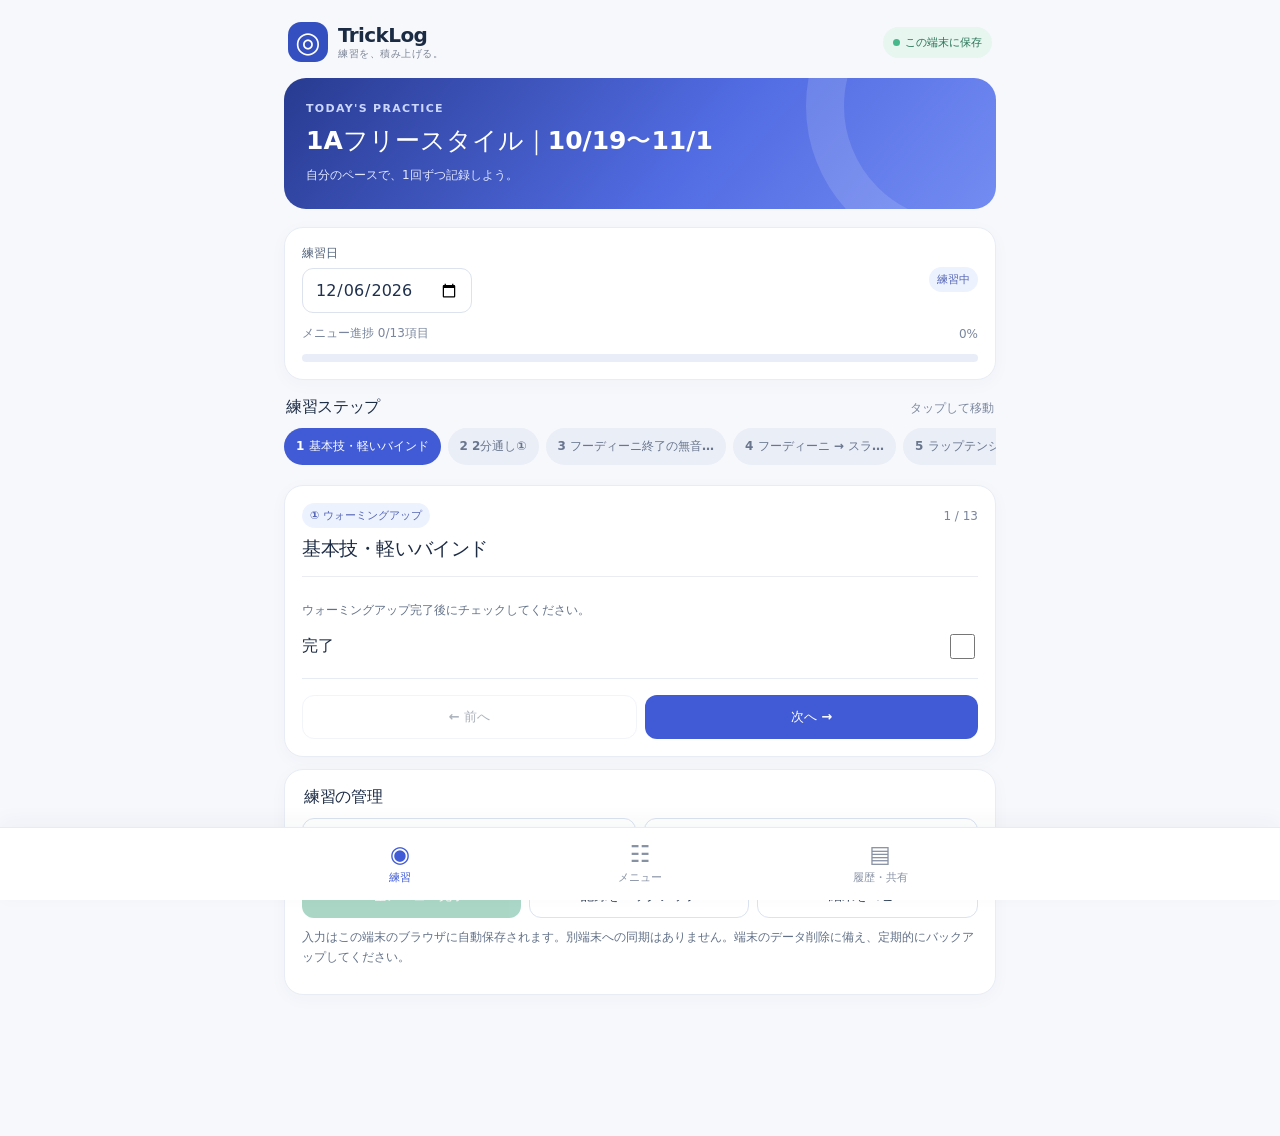
==== index.html @ e8bdf275 "Add TrickLog PWA v1" ====
<!doctype html>
<html lang="ja">
<head>
  <meta charset="utf-8" />
  <meta name="viewport" content="width=device-width, initial-scale=1, viewport-fit=cover" />
  <meta name="theme-color" content="#f7f8fc" />
  <meta name="apple-mobile-web-app-capable" content="yes" />
  <meta name="apple-mobile-web-app-status-bar-style" content="default" />
  <meta name="apple-mobile-web-app-title" content="TrickLog" />
  <meta name="description" content="回数制の練習メニュー作成と成功率の記録ができるオフライン対応アプリ" />
  <link rel="manifest" href="./manifest.webmanifest" />
  <link rel="apple-touch-icon" href="./icons/icon-192.png" />
  <link rel="icon" href="./icons/icon-192.png" />
  <link rel="stylesheet" href="./styles.css" />
  <title>TrickLog | 練習ログ</title>
</head>
<body>
  <div class="shell">
    <header class="topbar">
      <div class="brand"><span class="brand-mark">◎</span><div><strong>TrickLog</strong><small>練習を、積み上げる。</small></div></div>
      <div class="local-pill"><span class="local-dot"></span>この端末に保存</div>
    </header>
    <main id="app" aria-live="polite"></main>
    <nav class="bottomnav" aria-label="メインメニュー">
      <button type="button" data-nav="practice" class="nav-btn"><span class="nav-icon">◉</span><span>練習</span></button>
      <button type="button" data-nav="menu" class="nav-btn"><span class="nav-icon">☷</span><span>メニュー</span></button>
      <button type="button" data-nav="history" class="nav-btn"><span class="nav-icon">▤</span><span>履歴・共有</span></button>
    </nav>
  </div>
  <div id="toast" role="status" aria-live="polite"></div>
  <div id="modal-root"></div>
  <script src="./app.js" defer></script>
</body>
</html>
---- styles.css ----
:root{font-family:Inter,"Hiragino Kaku Gothic ProN","Yu Gothic",system-ui,-apple-system,sans-serif;color:#1c2b44;background:#f7f8fc;font-synthesis:none;-webkit-tap-highlight-color:transparent}*{box-sizing:border-box}body{margin:0}button,input,select,textarea{font:inherit}button{cursor:pointer}button:disabled{opacity:.38;cursor:not-allowed}.shell{max-width:760px;margin:0 auto;min-height:100vh;padding-bottom:105px}.topbar{display:flex;align-items:center;justify-content:space-between;padding:22px 20px 16px;gap:10px}.brand{display:flex;align-items:center;gap:10px}.brand-mark{display:grid;place-items:center;background:#344fbf;color:#fff;border-radius:13px;width:40px;height:40px;font-size:29px;font-weight:bold}.brand strong{font-size:20px;letter-spacing:-.6px;display:block}.brand small{display:block;font-size:10px;color:#7b8496;font-weight:700;letter-spacing:.05em}.local-pill{font-size:11px;border-radius:24px;padding:8px 10px;background:#e7f6ef;color:#267357;font-weight:700;white-space:nowrap}.local-dot{display:inline-block;width:7px;height:7px;background:#46b88c;border-radius:50%;margin-right:5px}.page{padding:0 17px 24px}.hero{background:linear-gradient(130deg,#283b91,#526ce3 58%,#738cf2);color:white;padding:24px 22px;border-radius:22px;position:relative;overflow:hidden;margin-bottom:18px}.hero:after{content:"";position:absolute;width:230px;height:230px;border:38px solid #fff2;border-radius:50%;top:-125px;right:-116px}.hero .eyebrow{font-size:11px;font-weight:800;letter-spacing:.12em;color:#cbd7ff}.hero h1{font-size:25px;margin:8px 0 7px;line-height:1.4;position:relative;z-index:1}.hero p{margin:0;color:#e2e8ff;font-size:12px;line-height:1.7;position:relative;z-index:1}.sectionbar{display:flex;align-items:baseline;justify-content:space-between;gap:8px;margin:17px 2px 10px}.sectionbar h2{font-size:16px;margin:0;letter-spacing:-.02em}.muted{color:#7a869e;font-size:12px}.card{background:#fff;border:1px solid #e8edf5;border-radius:19px;padding:17px;box-shadow:0 4px 18px #22335b08;margin-bottom:12px}.card.soft{background:#f0f3fb;box-shadow:none}.field{margin-bottom:14px}.field>label{font-size:12px;font-weight:800;display:block;margin-bottom:6px;color:#50617a}.field input,.field select,.field textarea,select.input,input.input,textarea.input{display:block;width:100%;border:1px solid #dce3ee;border-radius:11px;padding:11px 12px;background:#fff;min-height:43px;color:#20314d;outline:none}.field input:focus,.field textarea:focus,.field select:focus{border-color:#566fe6;box-shadow:0 0 0 3px #566fe623}.field textarea{min-height:72px;resize:vertical}.btn{border:0;border-radius:12px;padding:12px 14px;font-size:13px;font-weight:800;background:#eef1f8;color:#26364f;transition:transform .1s}.btn:active,.nav-btn:active{transform:scale(.985)}.btn.primary{color:white;background:#405bd5}.btn.green{color:white;background:#21956c}.btn.red{color:white;background:#d9505e}.btn.line{border:1px solid #dbe3f0;background:#fff}.btn.plain{background:transparent;color:#5063b6}.btn.small{padding:8px 10px;font-size:12px;border-radius:9px}.btn.wide{width:100%}.btnrow{display:flex;flex-wrap:wrap;gap:8px}.btnrow .fill{flex:1}.statgrid{display:grid;grid-template-columns:repeat(3,1fr);gap:9px}.stat{background:#f3f5fa;padding:12px 8px;border-radius:12px;text-align:center}.stat b{font-size:23px;display:block;letter-spacing:-1px}.stat small{display:block;font-size:10px;color:#728099;margin-top:3px}.progress{height:8px;border-radius:20px;background:#e8edf7;overflow:hidden}.progress div{height:100%;background:#5368e0;border-radius:20px;transition:width .2s}.pill{font-size:11px;font-weight:800;background:#edf2ff;color:#5364b5;padding:5px 8px;border-radius:20px;display:inline-block}.pill.done{background:#e5f6ed;color:#248160}.pill.warn{background:#fff3df;color:#9a681d}.pill.neutral{background:#f2f3f5;color:#777e8c}.step-head{display:flex;align-items:center;justify-content:space-between;gap:12px}.step-title{font-size:19px;margin:7px 0 5px;line-height:1.4;letter-spacing:-.4px}.step-meta{font-size:12px;color:#7b879b;line-height:1.5}.step-nav{display:flex;gap:7px;overflow-x:auto;scrollbar-width:thin;margin:10px 0 14px;padding-bottom:6px}.step-chip{white-space:nowrap;background:#eaeef7;border:1px solid transparent;border-radius:20px;padding:9px 11px;font-size:12px;font-weight:800;color:#69768e}.step-chip.active{background:#405bd5;color:white}.step-chip.complete{border-color:#9bdcc5;color:#277d60;background:#eef9f4}.bigactions{display:grid;grid-template-columns:1fr 1fr;gap:10px;margin:14px 0}.bigactions button{padding:21px 4px;font-size:17px;border-radius:14px}.row{display:flex;align-items:center;justify-content:space-between;gap:10px}.row-top{align-items:flex-start}.note{font-size:12px;color:#627188;line-height:1.65;margin:10px 0}.subsection{padding-top:14px;border-top:1px solid #e9edf3;margin-top:14px}.subsection h3{font-size:14px;margin:0 0 10px}.rating-group{display:flex;gap:6px}.rating-group button{flex:1;border:1px solid #dde4ef;color:#5b6b84;background:#fff;border-radius:9px;padding:11px 4px;font-size:12px;font-weight:800;min-width:0}.rating-group button.selected{background:#e9efff;border-color:#6480e4;color:#3153c0}.rating-group button.selected.bad{background:#fff1f1;border-color:#e17981;color:#c04757}.rating-group button.selected.mid{background:#fff7e7;border-color:#d8a54d;color:#9b6b26}.skillrow{border-bottom:1px solid #f0f2f7;padding:11px 0}.skillrow:last-child{border:0}.skillrow .skillname{font-size:13px;font-weight:750;line-height:1.55;margin-bottom:7px}.parttag{font-size:10px;color:#7685a1;background:#eff2f8;border-radius:6px;padding:3px 6px;display:inline-block;margin-right:6px}.inline-label{font-size:12px;font-weight:750;color:#53617a;margin-bottom:8px}.trial-summary{background:#f0f5ff;border:1px solid #dfe8ff;padding:14px;border-radius:12px}.trial-history{display:flex;gap:6px;flex-wrap:wrap;margin-top:10px}.trial-dot{font-size:11px;font-weight:800;min-width:30px;padding:7px 5px;text-align:center;background:#e8edf6;border-radius:8px;color:#596982}.trial-dot.ok{background:#e0f5ea;color:#228362}.trial-dot.ng{background:#fce8ea;color:#bd4a59}.optionrow{display:flex;gap:6px;flex-wrap:wrap}.optionrow label{flex:1;min-width:58px}.optionrow input{position:absolute;opacity:0;width:1px;height:1px;pointer-events:none}.optionrow span{display:block;text-align:center;border:1px solid #e0e6f0;border-radius:9px;padding:9px 4px;font-size:12px;font-weight:750}.optionrow input:checked+span{background:#ecf0ff;border-color:#6078e5;color:#3855c5}.edititem{border:1px solid #e4eaf4;padding:14px;border-radius:14px;margin-bottom:10px;background:#fff}.edititem h3{font-size:14px;margin:0 0 8px}.mini{font-size:11px;color:#7b8698;line-height:1.6}.historyentry{border:1px solid #e6eaf3;border-radius:14px;padding:13px;margin-bottom:9px;background:white}.historyentry h3{font-size:14px;margin:0 0 4px}.bottomnav{position:fixed;bottom:0;left:0;right:0;display:flex;justify-content:center;gap:0;background:#fff;border-top:1px solid #e7ebf2;box-shadow:0 -6px 20px #22335b0a;padding:8px max(10px,env(safe-area-inset-right)) calc(9px + env(safe-area-inset-bottom));z-index:20}.nav-btn{background:transparent;border:0;flex:1;max-width:240px;display:flex;flex-direction:column;align-items:center;gap:4px;padding:6px;color:#8791a4;font-size:11px;font-weight:800}.nav-btn.active{color:#405bd5}.nav-icon{font-size:23px;line-height:24px}.alert{background:#fff7e8;border-radius:12px;padding:12px;color:#87601d;font-size:12px;line-height:1.65}.okbox{background:#e9f8f0;border-radius:12px;padding:12px;color:#267d5e;font-size:12px;line-height:1.65}#toast{position:fixed;bottom:90px;left:50%;transform:translateX(-50%) translateY(10px);background:#253450;color:white;opacity:0;pointer-events:none;border-radius:11px;padding:11px 18px;z-index:40;font-size:12px;max-width:90vw;text-align:center;transition:.2s}#toast.show{opacity:1;transform:translateX(-50%) translateY(0)}#modal-root:not(:empty){position:fixed;inset:0;z-index:30;display:flex;align-items:center;justify-content:center;background:#10234288;padding:20px}.modal{width:min(100%,440px);background:white;padding:22px;border-radius:20px;max-height:86vh;overflow:auto}.modal h2{margin:0 0 8px;font-size:19px}.modal p{font-size:13px;line-height:1.7;color:#5b6a81}.divider{height:1px;background:#e7ecf4;margin:16px 0}.empty{text-align:center;padding:45px 17px;color:#6f7d94}.empty strong{display:block;font-size:17px;color:#283950;margin-bottom:8px}.empty .glyph{display:block;font-size:38px;margin-bottom:14px}.group-label{font-size:12px;font-weight:800;color:#4966bf;margin:15px 0 6px}.file-input{display:none}.tiny-badge{border-radius:5px;background:#e9edf7;color:#6b7a92;padding:3px 5px;font-size:10px}.top-margin{margin-top:12px}@media(min-width:730px){.page{padding-left:24px;padding-right:24px}.topbar{padding-left:28px;padding-right:28px}}@media(max-width:360px){.local-pill{font-size:9px;padding:6px}.brand small{font-size:9px}.topbar{padding:14px 12px}.page{padding:0 10px}.card{padding:13px}.rating-group button{font-size:11px;padding:10px 2px}}
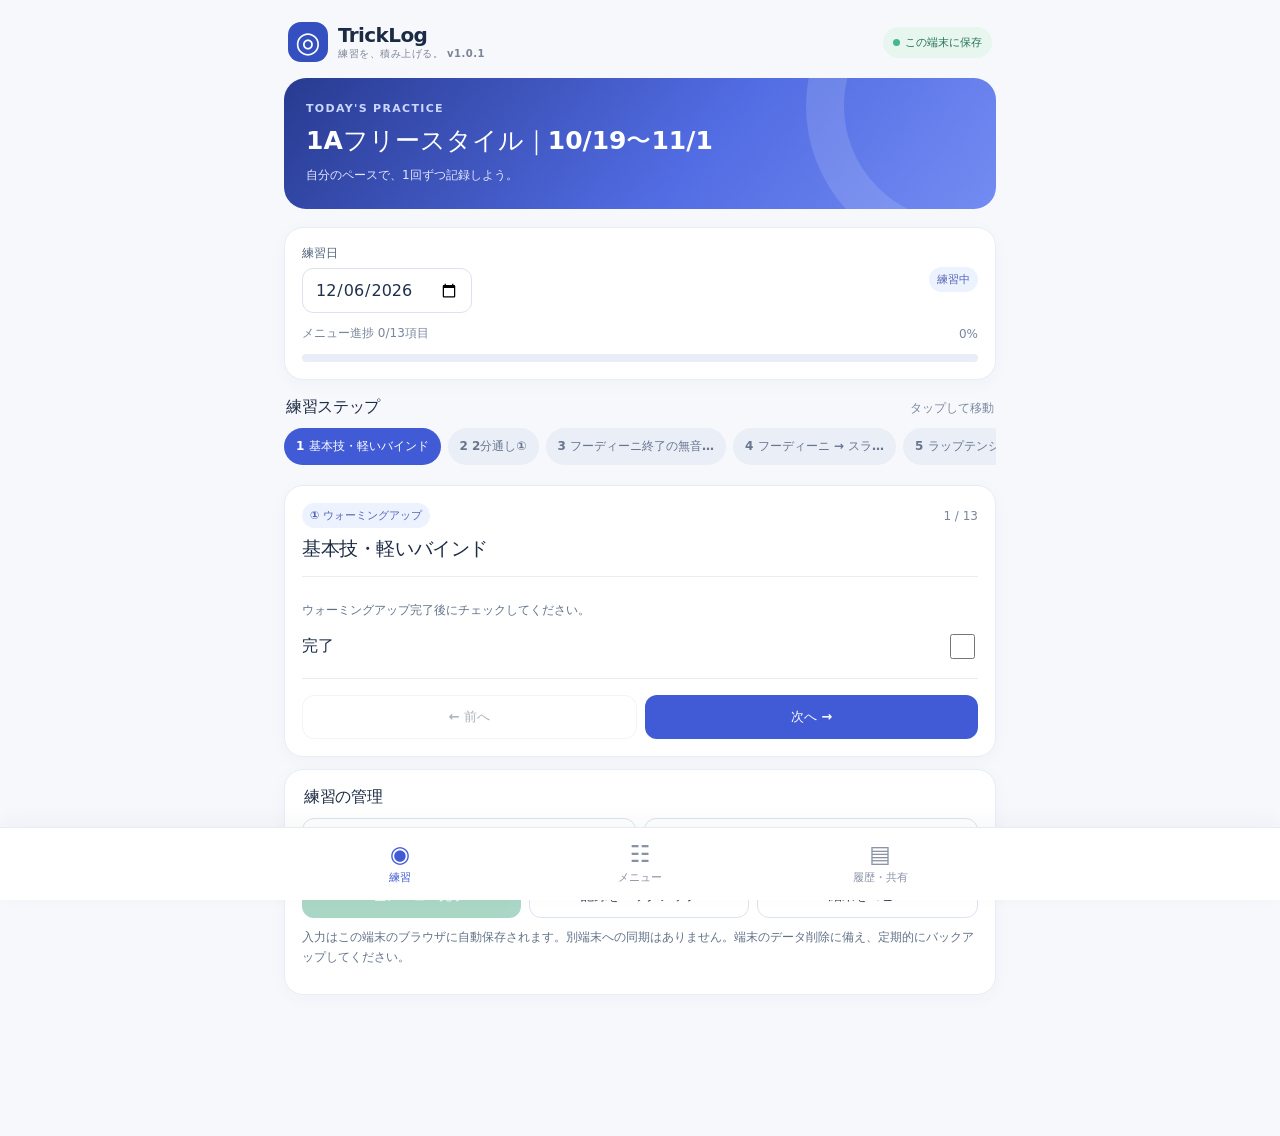
==== commit da7385da: "Update brand description to include version number" ====
--- a/index.html
+++ b/index.html
@@ -17,7 +17,7 @@
 <body>
   <div class="shell">
     <header class="topbar">
-      <div class="brand"><span class="brand-mark">◎</span><div><strong>TrickLog</strong><small>練習を、積み上げる。</small></div></div>
+      <div class="brand"><span class="brand-mark">◎</span><div><strong>TrickLog</strong><small>練習を、積み上げる。 v1.0.1</small></div></div>
       <div class="local-pill"><span class="local-dot"></span>この端末に保存</div>
     </header>
     <main id="app" aria-live="polite"></main>
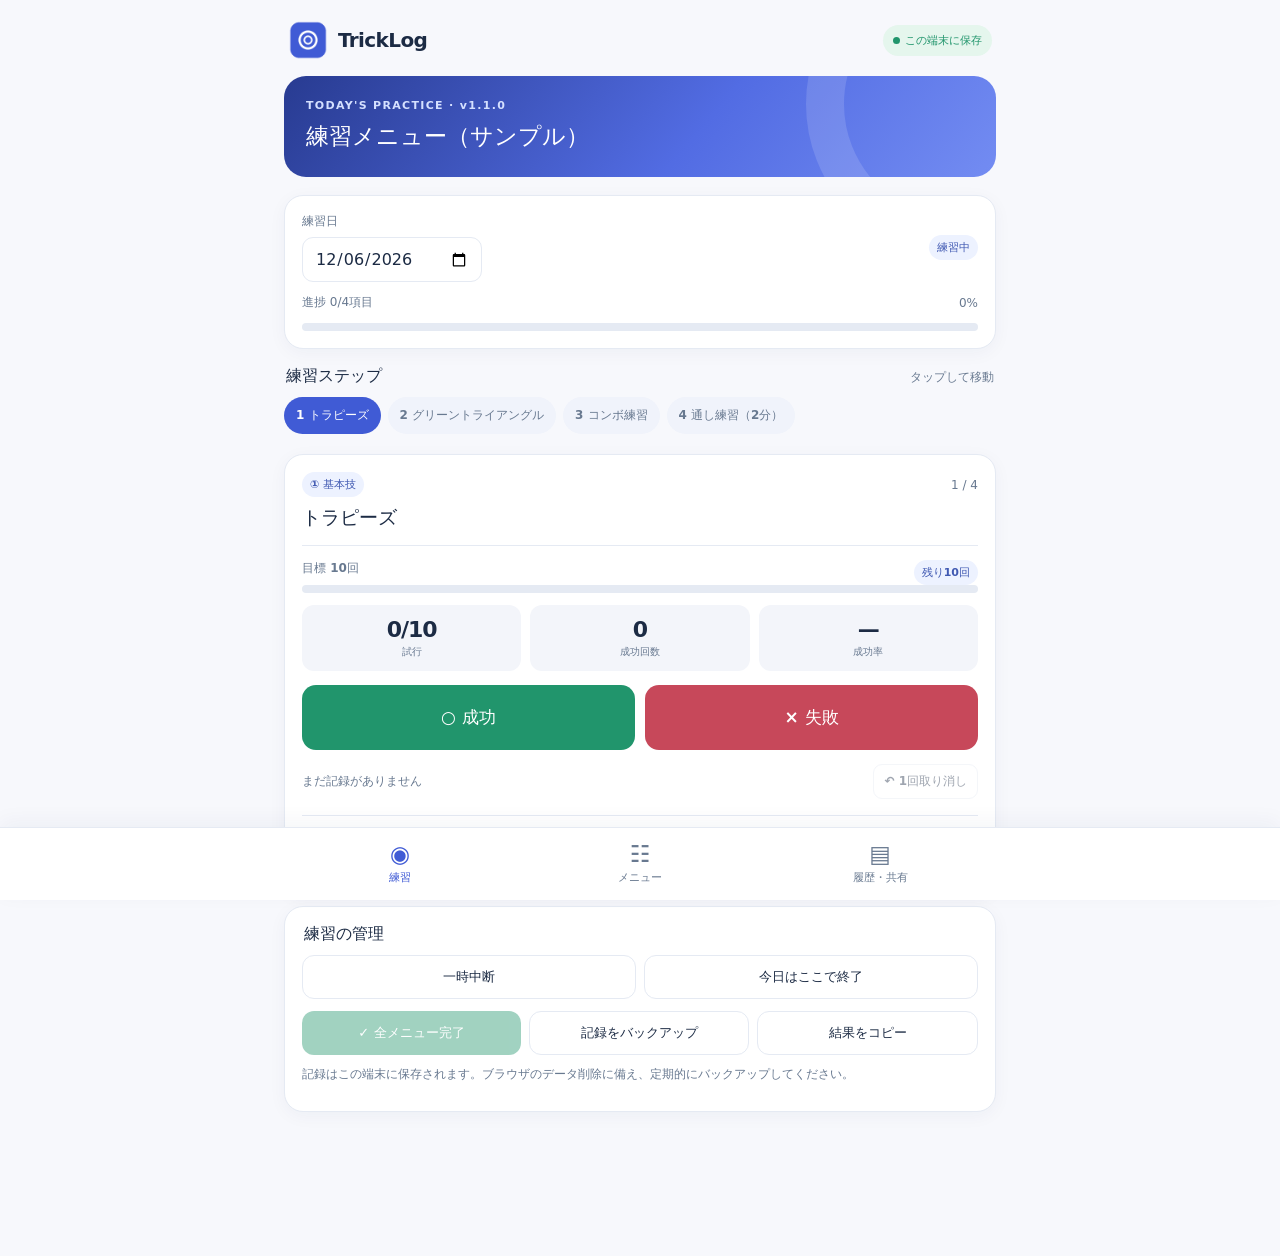
==== commit a31737cf: "TrickLog to v1.1.0" ====
--- a/index.html
+++ b/index.html
@@ -1,34 +1,26 @@
 <!doctype html>
-<html lang="ja">
-<head>
-  <meta charset="utf-8" />
-  <meta name="viewport" content="width=device-width, initial-scale=1, viewport-fit=cover" />
-  <meta name="theme-color" content="#f7f8fc" />
-  <meta name="apple-mobile-web-app-capable" content="yes" />
-  <meta name="apple-mobile-web-app-status-bar-style" content="default" />
-  <meta name="apple-mobile-web-app-title" content="TrickLog" />
-  <meta name="description" content="回数制の練習メニュー作成と成功率の記録ができるオフライン対応アプリ" />
-  <link rel="manifest" href="./manifest.webmanifest" />
-  <link rel="apple-touch-icon" href="./icons/icon-192.png" />
-  <link rel="icon" href="./icons/icon-192.png" />
-  <link rel="stylesheet" href="./styles.css" />
-  <title>TrickLog | 練習ログ</title>
-</head>
-<body>
-  <div class="shell">
-    <header class="topbar">
-      <div class="brand"><span class="brand-mark">◎</span><div><strong>TrickLog</strong><small>練習を、積み上げる。 v1.0.1</small></div></div>
-      <div class="local-pill"><span class="local-dot"></span>この端末に保存</div>
-    </header>
-    <main id="app" aria-live="polite"></main>
-    <nav class="bottomnav" aria-label="メインメニュー">
-      <button type="button" data-nav="practice" class="nav-btn"><span class="nav-icon">◉</span><span>練習</span></button>
-      <button type="button" data-nav="menu" class="nav-btn"><span class="nav-icon">☷</span><span>メニュー</span></button>
-      <button type="button" data-nav="history" class="nav-btn"><span class="nav-icon">▤</span><span>履歴・共有</span></button>
-    </nav>
-  </div>
-  <div id="toast" role="status" aria-live="polite"></div>
-  <div id="modal-root"></div>
-  <script src="./app.js" defer></script>
-</body>
-</html>
+<html lang="ja"><head>
+<meta charset="utf-8">
+<meta name="viewport" content="width=device-width, initial-scale=1, viewport-fit=cover">
+<meta name="theme-color" content="#f7f8fc">
+<meta name="apple-mobile-web-app-capable" content="yes">
+<meta name="apple-mobile-web-app-status-bar-style" content="default">
+<meta name="apple-mobile-web-app-title" content="TrickLog">
+<meta name="description" content="オフライン対応・自由な練習メニューと回数制練習記録">
+<link rel="manifest" href="./manifest.webmanifest">
+<link rel="icon" href="./icons/icon-192.png">
+<link rel="apple-touch-icon" href="./icons/icon-192.png">
+<link rel="stylesheet" href="./styles.css">
+<title>TrickLog | 練習ログ</title>
+</head><body>
+<div class="shell">
+<header class="topbar"><div class="brand"><img class="brand-mark" src="./icons/icon-192.png" alt=""><div><strong>TrickLog</strong></div></div><div class="local-pill"><span class="local-dot"></span>この端末に保存</div></header>
+<main id="app" aria-live="polite"></main>
+<nav class="bottomnav" aria-label="メインメニュー">
+<button type="button" data-nav="practice" class="nav-btn"><span class="nav-icon">◉</span><span>練習</span></button>
+<button type="button" data-nav="menu" class="nav-btn"><span class="nav-icon">☷</span><span>メニュー</span></button>
+<button type="button" data-nav="history" class="nav-btn"><span class="nav-icon">▤</span><span>履歴・共有</span></button>
+</nav></div>
+<div id="toast" role="status" aria-live="polite"></div><div id="modal-root"></div>
+<script src="./app.js" defer></script>
+</body></html>
--- a/styles.css
+++ b/styles.css
@@ -1 +1,12 @@
-:root{font-family:Inter,"Hiragino Kaku Gothic ProN","Yu Gothic",system-ui,-apple-system,sans-serif;color:#1c2b44;background:#f7f8fc;font-synthesis:none;-webkit-tap-highlight-color:transparent}*{box-sizing:border-box}body{margin:0}button,input,select,textarea{font:inherit}button{cursor:pointer}button:disabled{opacity:.38;cursor:not-allowed}.shell{max-width:760px;margin:0 auto;min-height:100vh;padding-bottom:105px}.topbar{display:flex;align-items:center;justify-content:space-between;padding:22px 20px 16px;gap:10px}.brand{display:flex;align-items:center;gap:10px}.brand-mark{display:grid;place-items:center;background:#344fbf;color:#fff;border-radius:13px;width:40px;height:40px;font-size:29px;font-weight:bold}.brand strong{font-size:20px;letter-spacing:-.6px;display:block}.brand small{display:block;font-size:10px;color:#7b8496;font-weight:700;letter-spacing:.05em}.local-pill{font-size:11px;border-radius:24px;padding:8px 10px;background:#e7f6ef;color:#267357;font-weight:700;white-space:nowrap}.local-dot{display:inline-block;width:7px;height:7px;background:#46b88c;border-radius:50%;margin-right:5px}.page{padding:0 17px 24px}.hero{background:linear-gradient(130deg,#283b91,#526ce3 58%,#738cf2);color:white;padding:24px 22px;border-radius:22px;position:relative;overflow:hidden;margin-bottom:18px}.hero:after{content:"";position:absolute;width:230px;height:230px;border:38px solid #fff2;border-radius:50%;top:-125px;right:-116px}.hero .eyebrow{font-size:11px;font-weight:800;letter-spacing:.12em;color:#cbd7ff}.hero h1{font-size:25px;margin:8px 0 7px;line-height:1.4;position:relative;z-index:1}.hero p{margin:0;color:#e2e8ff;font-size:12px;line-height:1.7;position:relative;z-index:1}.sectionbar{display:flex;align-items:baseline;justify-content:space-between;gap:8px;margin:17px 2px 10px}.sectionbar h2{font-size:16px;margin:0;letter-spacing:-.02em}.muted{color:#7a869e;font-size:12px}.card{background:#fff;border:1px solid #e8edf5;border-radius:19px;padding:17px;box-shadow:0 4px 18px #22335b08;margin-bottom:12px}.card.soft{background:#f0f3fb;box-shadow:none}.field{margin-bottom:14px}.field>label{font-size:12px;font-weight:800;display:block;margin-bottom:6px;color:#50617a}.field input,.field select,.field textarea,select.input,input.input,textarea.input{display:block;width:100%;border:1px solid #dce3ee;border-radius:11px;padding:11px 12px;background:#fff;min-height:43px;color:#20314d;outline:none}.field input:focus,.field textarea:focus,.field select:focus{border-color:#566fe6;box-shadow:0 0 0 3px #566fe623}.field textarea{min-height:72px;resize:vertical}.btn{border:0;border-radius:12px;padding:12px 14px;font-size:13px;font-weight:800;background:#eef1f8;color:#26364f;transition:transform .1s}.btn:active,.nav-btn:active{transform:scale(.985)}.btn.primary{color:white;background:#405bd5}.btn.green{color:white;background:#21956c}.btn.red{color:white;background:#d9505e}.btn.line{border:1px solid #dbe3f0;background:#fff}.btn.plain{background:transparent;color:#5063b6}.btn.small{padding:8px 10px;font-size:12px;border-radius:9px}.btn.wide{width:100%}.btnrow{display:flex;flex-wrap:wrap;gap:8px}.btnrow .fill{flex:1}.statgrid{display:grid;grid-template-columns:repeat(3,1fr);gap:9px}.stat{background:#f3f5fa;padding:12px 8px;border-radius:12px;text-align:center}.stat b{font-size:23px;display:block;letter-spacing:-1px}.stat small{display:block;font-size:10px;color:#728099;margin-top:3px}.progress{height:8px;border-radius:20px;background:#e8edf7;overflow:hidden}.progress div{height:100%;background:#5368e0;border-radius:20px;transition:width .2s}.pill{font-size:11px;font-weight:800;background:#edf2ff;color:#5364b5;padding:5px 8px;border-radius:20px;display:inline-block}.pill.done{background:#e5f6ed;color:#248160}.pill.warn{background:#fff3df;color:#9a681d}.pill.neutral{background:#f2f3f5;color:#777e8c}.step-head{display:flex;align-items:center;justify-content:space-between;gap:12px}.step-title{font-size:19px;margin:7px 0 5px;line-height:1.4;letter-spacing:-.4px}.step-meta{font-size:12px;color:#7b879b;line-height:1.5}.step-nav{display:flex;gap:7px;overflow-x:auto;scrollbar-width:thin;margin:10px 0 14px;padding-bottom:6px}.step-chip{white-space:nowrap;background:#eaeef7;border:1px solid transparent;border-radius:20px;padding:9px 11px;font-size:12px;font-weight:800;color:#69768e}.step-chip.active{background:#405bd5;color:white}.step-chip.complete{border-color:#9bdcc5;color:#277d60;background:#eef9f4}.bigactions{display:grid;grid-template-columns:1fr 1fr;gap:10px;margin:14px 0}.bigactions button{padding:21px 4px;font-size:17px;border-radius:14px}.row{display:flex;align-items:center;justify-content:space-between;gap:10px}.row-top{align-items:flex-start}.note{font-size:12px;color:#627188;line-height:1.65;margin:10px 0}.subsection{padding-top:14px;border-top:1px solid #e9edf3;margin-top:14px}.subsection h3{font-size:14px;margin:0 0 10px}.rating-group{display:flex;gap:6px}.rating-group button{flex:1;border:1px solid #dde4ef;color:#5b6b84;background:#fff;border-radius:9px;padding:11px 4px;font-size:12px;font-weight:800;min-width:0}.rating-group button.selected{background:#e9efff;border-color:#6480e4;color:#3153c0}.rating-group button.selected.bad{background:#fff1f1;border-color:#e17981;color:#c04757}.rating-group button.selected.mid{background:#fff7e7;border-color:#d8a54d;color:#9b6b26}.skillrow{border-bottom:1px solid #f0f2f7;padding:11px 0}.skillrow:last-child{border:0}.skillrow .skillname{font-size:13px;font-weight:750;line-height:1.55;margin-bottom:7px}.parttag{font-size:10px;color:#7685a1;background:#eff2f8;border-radius:6px;padding:3px 6px;display:inline-block;margin-right:6px}.inline-label{font-size:12px;font-weight:750;color:#53617a;margin-bottom:8px}.trial-summary{background:#f0f5ff;border:1px solid #dfe8ff;padding:14px;border-radius:12px}.trial-history{display:flex;gap:6px;flex-wrap:wrap;margin-top:10px}.trial-dot{font-size:11px;font-weight:800;min-width:30px;padding:7px 5px;text-align:center;background:#e8edf6;border-radius:8px;color:#596982}.trial-dot.ok{background:#e0f5ea;color:#228362}.trial-dot.ng{background:#fce8ea;color:#bd4a59}.optionrow{display:flex;gap:6px;flex-wrap:wrap}.optionrow label{flex:1;min-width:58px}.optionrow input{position:absolute;opacity:0;width:1px;height:1px;pointer-events:none}.optionrow span{display:block;text-align:center;border:1px solid #e0e6f0;border-radius:9px;padding:9px 4px;font-size:12px;font-weight:750}.optionrow input:checked+span{background:#ecf0ff;border-color:#6078e5;color:#3855c5}.edititem{border:1px solid #e4eaf4;padding:14px;border-radius:14px;margin-bottom:10px;background:#fff}.edititem h3{font-size:14px;margin:0 0 8px}.mini{font-size:11px;color:#7b8698;line-height:1.6}.historyentry{border:1px solid #e6eaf3;border-radius:14px;padding:13px;margin-bottom:9px;background:white}.historyentry h3{font-size:14px;margin:0 0 4px}.bottomnav{position:fixed;bottom:0;left:0;right:0;display:flex;justify-content:center;gap:0;background:#fff;border-top:1px solid #e7ebf2;box-shadow:0 -6px 20px #22335b0a;padding:8px max(10px,env(safe-area-inset-right)) calc(9px + env(safe-area-inset-bottom));z-index:20}.nav-btn{background:transparent;border:0;flex:1;max-width:240px;display:flex;flex-direction:column;align-items:center;gap:4px;padding:6px;color:#8791a4;font-size:11px;font-weight:800}.nav-btn.active{color:#405bd5}.nav-icon{font-size:23px;line-height:24px}.alert{background:#fff7e8;border-radius:12px;padding:12px;color:#87601d;font-size:12px;line-height:1.65}.okbox{background:#e9f8f0;border-radius:12px;padding:12px;color:#267d5e;font-size:12px;line-height:1.65}#toast{position:fixed;bottom:90px;left:50%;transform:translateX(-50%) translateY(10px);background:#253450;color:white;opacity:0;pointer-events:none;border-radius:11px;padding:11px 18px;z-index:40;font-size:12px;max-width:90vw;text-align:center;transition:.2s}#toast.show{opacity:1;transform:translateX(-50%) translateY(0)}#modal-root:not(:empty){position:fixed;inset:0;z-index:30;display:flex;align-items:center;justify-content:center;background:#10234288;padding:20px}.modal{width:min(100%,440px);background:white;padding:22px;border-radius:20px;max-height:86vh;overflow:auto}.modal h2{margin:0 0 8px;font-size:19px}.modal p{font-size:13px;line-height:1.7;color:#5b6a81}.divider{height:1px;background:#e7ecf4;margin:16px 0}.empty{text-align:center;padding:45px 17px;color:#6f7d94}.empty strong{display:block;font-size:17px;color:#283950;margin-bottom:8px}.empty .glyph{display:block;font-size:38px;margin-bottom:14px}.group-label{font-size:12px;font-weight:800;color:#4966bf;margin:15px 0 6px}.file-input{display:none}.tiny-badge{border-radius:5px;background:#e9edf7;color:#6b7a92;padding:3px 5px;font-size:10px}.top-margin{margin-top:12px}@media(min-width:730px){.page{padding-left:24px;padding-right:24px}.topbar{padding-left:28px;padding-right:28px}}@media(max-width:360px){.local-pill{font-size:9px;padding:6px}.brand small{font-size:9px}.topbar{padding:14px 12px}.page{padding:0 10px}.card{padding:13px}.rating-group button{font-size:11px;padding:10px 2px}}
+:root{font-family:Inter,"Hiragino Kaku Gothic ProN","Yu Gothic",system-ui,-apple-system,sans-serif;color-scheme:light;--bg:#f7f8fc;--surface:#fff;--surface2:#f0f3fb;--surface3:#f3f5fa;--field:#fff;--text:#1c2b44;--sub:#687990;--line:#e5eaf3;--primary:#405bd5;--primary-muted:#edf2ff;--primary-text:#4059b2;--good:#21956c;--bad:#d9505e;--warn:#fff5df;--warn-text:#8a631e;--hero1:#283b91;--hero2:#526ce3;--hero3:#738cf2;--shadow:#22335b0b;--nav:#fff;--trial:#e8edf6;--okbg:#e0f5ea;--ngbg:#fce8ea;--pill-ok:#e5f6ed;--pill-warning:#fff3df;font-synthesis:none;-webkit-tap-highlight-color:transparent}
+@media(prefers-color-scheme:dark){:root:not([data-theme='light']){color-scheme:dark;--bg:#101621;--surface:#1c2534;--surface2:#252f40;--surface3:#263246;--field:#222e40;--text:#f1f5fc;--sub:#b0bdcf;--line:#374456;--primary:#6884f5;--primary-muted:#303e62;--primary-text:#bfceff;--good:#35b98a;--bad:#e76c7c;--warn:#403421;--warn-text:#f5ce7e;--hero1:#26356d;--hero2:#334e9f;--hero3:#4965b2;--shadow:#0006;--nav:#192332;--trial:#37465b;--okbg:#23483e;--ngbg:#4b303b;--pill-ok:#245345;--pill-warning:#554526}}
+:root[data-theme='dark']{color-scheme:dark;--bg:#101621;--surface:#1c2534;--surface2:#252f40;--surface3:#263246;--field:#222e40;--text:#f1f5fc;--sub:#b0bdcf;--line:#374456;--primary:#6884f5;--primary-muted:#303e62;--primary-text:#bfceff;--good:#35b98a;--bad:#e76c7c;--warn:#403421;--warn-text:#f5ce7e;--hero1:#26356d;--hero2:#334e9f;--hero3:#4965b2;--shadow:#0006;--nav:#192332;--trial:#37465b;--okbg:#23483e;--ngbg:#4b303b;--pill-ok:#245345;--pill-warning:#554526}
+*{box-sizing:border-box}body{margin:0;color:var(--text);background:var(--bg)}button,input,select,textarea{font:inherit}button{cursor:pointer;color:inherit}button:disabled{opacity:.42;cursor:not-allowed}.shell{max-width:760px;margin:0 auto;min-height:100vh;padding-bottom:108px}.topbar{display:flex;align-items:center;justify-content:space-between;padding:20px 18px 16px;gap:10px}.brand{display:flex;align-items:center;gap:10px}.brand-mark{display:block;width:40px;height:40px;border-radius:13px;object-fit:cover;flex:0 0 40px}.brand strong{font-size:20px;letter-spacing:-.6px}.local-pill{font-size:11px;border-radius:24px;padding:8px 10px;background:var(--pill-ok);color:var(--good);font-weight:750;white-space:nowrap}.local-dot{display:inline-block;width:7px;height:7px;background:var(--good);border-radius:50%;margin-right:5px}.page{padding:0 17px 24px}.hero{background:linear-gradient(130deg,var(--hero1),var(--hero2) 58%,var(--hero3));color:white;padding:23px 22px;border-radius:22px;position:relative;overflow:hidden;margin-bottom:18px}.hero:after{content:"";position:absolute;width:230px;height:230px;border:38px solid #fff2;border-radius:50%;top:-125px;right:-116px;pointer-events:none}.hero .eyebrow{font-size:11px;font-weight:800;letter-spacing:.12em;color:#d5e0ff;position:relative;z-index:1}.hero h1{font-size:23px;margin:9px 0 2px;line-height:1.35;position:relative;z-index:1}.hero p{margin:8px 0 0;font-size:12px;line-height:1.7;color:#e5ebff;position:relative;z-index:1}.sectionbar{display:flex;align-items:baseline;justify-content:space-between;gap:8px;margin:17px 2px 10px}.sectionbar h2{font-size:16px;margin:0}.muted{color:var(--sub);font-size:12px}.card{background:var(--surface);border:1px solid var(--line);border-radius:19px;padding:17px;box-shadow:0 4px 18px var(--shadow);margin-bottom:12px}.card.soft{background:var(--surface2);box-shadow:none}.field{margin-bottom:14px}.field>label{font-size:12px;font-weight:800;display:block;margin-bottom:7px;color:var(--sub)}.field input:not([type='radio']):not([type='checkbox']),.field select,.field textarea,select.input,input.input,textarea.input{display:block;width:100%;border:1px solid var(--line);border-radius:11px;padding:11px 12px;background:var(--field);min-height:43px;color:var(--text);outline:none}.field input:focus,.field textarea:focus,.field select:focus{border-color:var(--primary);outline:2px solid var(--primary-muted)}.field textarea{min-height:72px;resize:vertical}.btn{border:0;border-radius:12px;padding:12px 14px;font-size:13px;font-weight:800;background:var(--surface2);color:var(--text);transition:transform .1s}.btn:active,.nav-btn:active{transform:scale(.985)}.btn.primary{color:#fff;background:var(--primary)}.btn.green{color:#fff;background:#21956c}.btn.red{color:#fff;background:#c7485a}.btn.line{border:1px solid var(--line);background:var(--surface)}.btn.plain{background:transparent;color:var(--primary-text)}.btn.small{padding:8px 10px;font-size:12px;border-radius:9px}.btn.wide{width:100%}.btnrow{display:flex;flex-wrap:wrap;gap:8px}.btnrow .fill{flex:1}.statgrid{display:grid;grid-template-columns:repeat(3,1fr);gap:9px}.stat{background:var(--surface3);padding:12px 8px;border-radius:12px;text-align:center}.stat b{font-size:22px;display:block;letter-spacing:-1px}.stat small{display:block;font-size:10px;color:var(--sub);margin-top:3px}.progress{height:8px;border-radius:20px;background:var(--line);overflow:hidden}.progress div{height:100%;background:var(--primary);border-radius:20px;transition:width .2s}.pill{font-size:11px;font-weight:800;background:var(--primary-muted);color:var(--primary-text);padding:5px 8px;border-radius:20px;display:inline-block}.pill.done{background:var(--pill-ok);color:var(--good)}.pill.warn{background:var(--pill-warning);color:var(--warn-text)}.step-head{display:flex;align-items:center;justify-content:space-between;gap:12px}.step-title{font-size:19px;margin:7px 0 5px;line-height:1.4}.step-meta{font-size:12px;color:var(--sub);line-height:1.5}.step-nav{display:flex;gap:7px;overflow-x:auto;scrollbar-width:thin;margin:10px 0 14px;padding-bottom:6px}.step-chip{white-space:nowrap;background:var(--surface2);border:1px solid transparent;border-radius:20px;padding:9px 11px;font-size:12px;font-weight:800;color:var(--sub)}.step-chip.active{background:var(--primary);color:#fff}.step-chip.complete{border-color:var(--good);color:var(--good);background:var(--pill-ok)}.bigactions{display:grid;grid-template-columns:1fr 1fr;gap:10px;margin:14px 0}.bigactions button{padding:21px 4px;font-size:17px;border-radius:14px}.row{display:flex;align-items:center;justify-content:space-between;gap:10px}.row-top{align-items:flex-start}.note{font-size:12px;color:var(--sub);line-height:1.65;margin:10px 0}.subsection{padding-top:14px;border-top:1px solid var(--line);margin-top:14px}.subsection h3{font-size:14px;margin:0 0 10px}.rating-group{display:flex;gap:6px}.rating-group button{flex:1;border:1px solid var(--line);color:var(--sub);background:var(--field);border-radius:9px;padding:11px 4px;font-size:12px;font-weight:800;min-width:0}.rating-group button.selected{background:var(--primary-muted);border-color:var(--primary);color:var(--primary-text)}.rating-group button.selected.bad{background:var(--ngbg);border-color:var(--bad);color:var(--bad)}.rating-group button.selected.mid{background:var(--warn);border-color:var(--warn-text);color:var(--warn-text)}.skillrow{border-bottom:1px solid var(--line);padding:11px 0}.skillrow:last-child{border:0}.skillrow .skillname{font-size:13px;font-weight:750;line-height:1.55;margin-bottom:7px}.inline-label{font-size:12px;font-weight:750;color:var(--sub);margin-bottom:8px}.trial-summary{background:var(--primary-muted);border:1px solid var(--line);padding:14px;border-radius:12px}.trial-history{display:flex;gap:6px;flex-wrap:wrap;margin-top:10px}.trial-dot{font-size:11px;font-weight:800;min-width:30px;padding:7px 5px;text-align:center;background:var(--trial);border-radius:8px;color:var(--sub)}.trial-dot.ok{background:var(--okbg);color:var(--good)}.trial-dot.ng{background:var(--ngbg);color:var(--bad)}.optionrow{display:flex;gap:6px;flex-wrap:wrap}.optionrow label{flex:1;min-width:58px;position:relative}.optionrow input{position:absolute;opacity:0;width:1px;height:1px;pointer-events:none}.optionrow span{display:block;text-align:center;border:1px solid var(--line);border-radius:9px;padding:9px 4px;font-size:12px;font-weight:750}.optionrow input:checked+span{background:var(--primary-muted);border-color:var(--primary);color:var(--primary-text)}.edititem{border:1px solid var(--line);padding:14px;border-radius:14px;margin-bottom:10px;background:var(--surface)}.edititem h3{font-size:14px;margin:0 0 8px}.mini{font-size:11px;color:var(--sub);line-height:1.6}.historyentry{border:1px solid var(--line);border-radius:14px;padding:13px;margin-bottom:9px;background:var(--surface)}.historyentry h3{font-size:14px;margin:0 0 4px}.bottomnav{position:fixed;bottom:0;left:0;right:0;display:flex;justify-content:center;gap:0;background:var(--nav);border-top:1px solid var(--line);box-shadow:0 -6px 20px var(--shadow);padding:8px max(10px,env(safe-area-inset-right)) calc(9px + env(safe-area-inset-bottom));z-index:20}.nav-btn{background:transparent;border:0;flex:1;max-width:240px;display:flex;flex-direction:column;align-items:center;gap:4px;padding:6px;color:var(--sub);font-size:11px;font-weight:800}.nav-btn.active{color:var(--primary)}.nav-icon{font-size:23px;line-height:24px}.alert{background:var(--warn);border-radius:12px;padding:12px;color:var(--warn-text);font-size:12px;line-height:1.65}.okbox{background:var(--pill-ok);border-radius:12px;padding:12px;color:var(--good);font-size:12px;line-height:1.65}#toast{position:fixed;bottom:90px;left:50%;transform:translateX(-50%) translateY(10px);background:#253450;color:white;opacity:0;pointer-events:none;border-radius:11px;padding:11px 18px;z-index:40;font-size:12px;max-width:90vw;text-align:center;transition:.2s}#toast.show{opacity:1;transform:translateX(-50%) translateY(0)}#modal-root:not(:empty){position:fixed;inset:0;z-index:30;display:flex;align-items:center;justify-content:center;background:#10234288;padding:20px}.modal{width:min(100%,440px);background:var(--surface);padding:22px;border-radius:20px;max-height:86vh;overflow:auto}.modal h2{margin:0 0 8px;font-size:19px}.modal p{font-size:13px;line-height:1.7;color:var(--sub)}.divider{height:1px;background:var(--line);margin:16px 0}.empty{text-align:center;padding:45px 17px;color:var(--sub)}.empty strong{display:block;font-size:17px;color:var(--text);margin-bottom:8px}.empty .glyph{display:block;font-size:38px;margin-bottom:14px}.group-label{font-size:12px;font-weight:800;color:var(--primary-text);margin:15px 0 6px}.top-margin{margin-top:12px}.theme-choices{display:grid;grid-template-columns:repeat(3,1fr);gap:8px}.theme-choice{border:1px solid var(--line);background:var(--field);padding:12px 6px;border-radius:10px;font-size:13px;font-weight:800}.theme-choice[aria-pressed="true"]{border-color:var(--primary);color:var(--primary-text);background:var(--primary-muted)}
+@media(min-width:730px){.page{padding-left:24px;padding-right:24px}.topbar{padding-left:28px;padding-right:28px}}@media(max-width:360px){.local-pill{font-size:9px;padding:6px}.topbar{padding:14px 12px}.page{padding:0 10px}.card{padding:13px}.rating-group button{font-size:11px;padding:10px 2px}}
+/* v1.1.0 revision: easy per-skill editor */
+.skill-editor{border:1px solid var(--line);background:var(--surface2);padding:12px;border-radius:13px;margin-bottom:14px}
+.skill-edit-card{border:1px solid var(--line);background:var(--surface);padding:11px;border-radius:11px;margin:10px 0}
+.skill-edit-card .field{margin-top:10px;margin-bottom:4px}
+.skill-add{border-top:1px dashed var(--line);padding-top:12px;margin-top:12px}
+.skill-add .field{margin-bottom:9px}
+.tiny-badge{font-size:11px;border-radius:7px;padding:5px 7px;background:var(--primary-muted);color:var(--primary-text);font-weight:750}
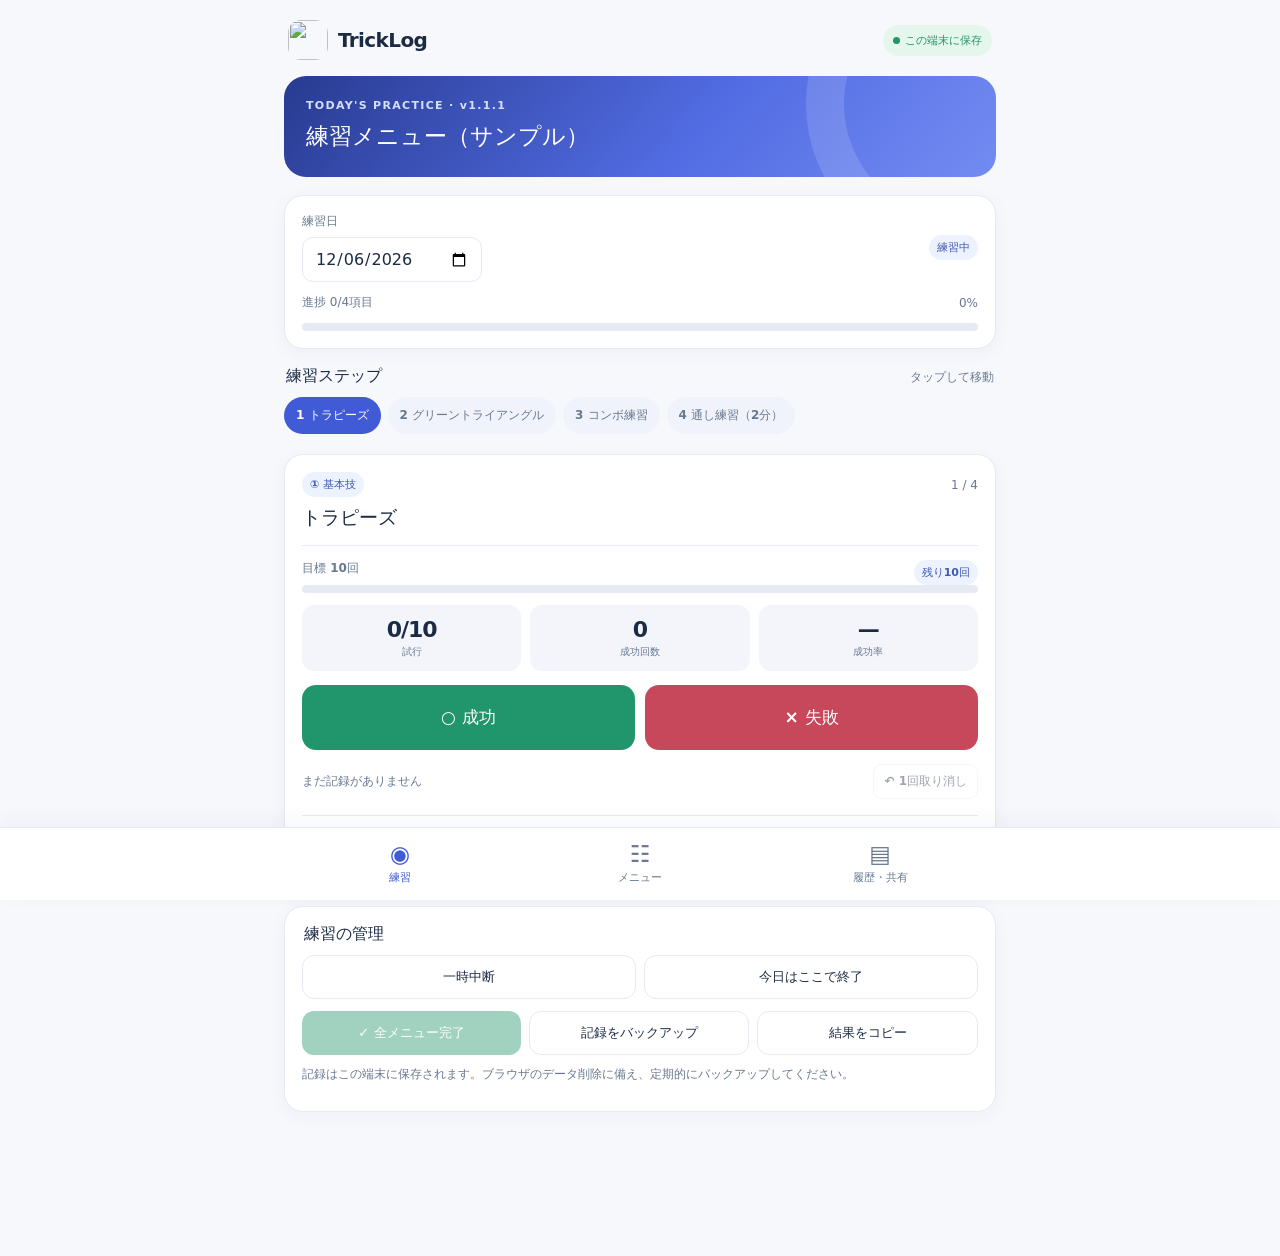
==== commit fe591c16: "Update TrickLog to v1.1.1" ====
--- a/index.html
+++ b/index.html
@@ -8,13 +8,13 @@
 <meta name="apple-mobile-web-app-title" content="TrickLog">
 <meta name="description" content="オフライン対応・自由な練習メニューと回数制練習記録">
 <link rel="manifest" href="./manifest.webmanifest">
-<link rel="icon" href="./icons/icon-192.png">
-<link rel="apple-touch-icon" href="./icons/icon-192.png">
+<link rel="icon" href="./icons/icon-192-v111.png">
+<link rel="apple-touch-icon" sizes="180x180" href="./icons/icon-180-v111.png">
 <link rel="stylesheet" href="./styles.css">
 <title>TrickLog | 練習ログ</title>
 </head><body>
 <div class="shell">
-<header class="topbar"><div class="brand"><img class="brand-mark" src="./icons/icon-192.png" alt=""><div><strong>TrickLog</strong></div></div><div class="local-pill"><span class="local-dot"></span>この端末に保存</div></header>
+<header class="topbar"><div class="brand"><img class="brand-mark" src="./icons/icon-192-v111.png" alt=""><div><strong>TrickLog</strong></div></div><div class="local-pill"><span class="local-dot"></span>この端末に保存</div></header>
 <main id="app" aria-live="polite"></main>
 <nav class="bottomnav" aria-label="メインメニュー">
 <button type="button" data-nav="practice" class="nav-btn"><span class="nav-icon">◉</span><span>練習</span></button>
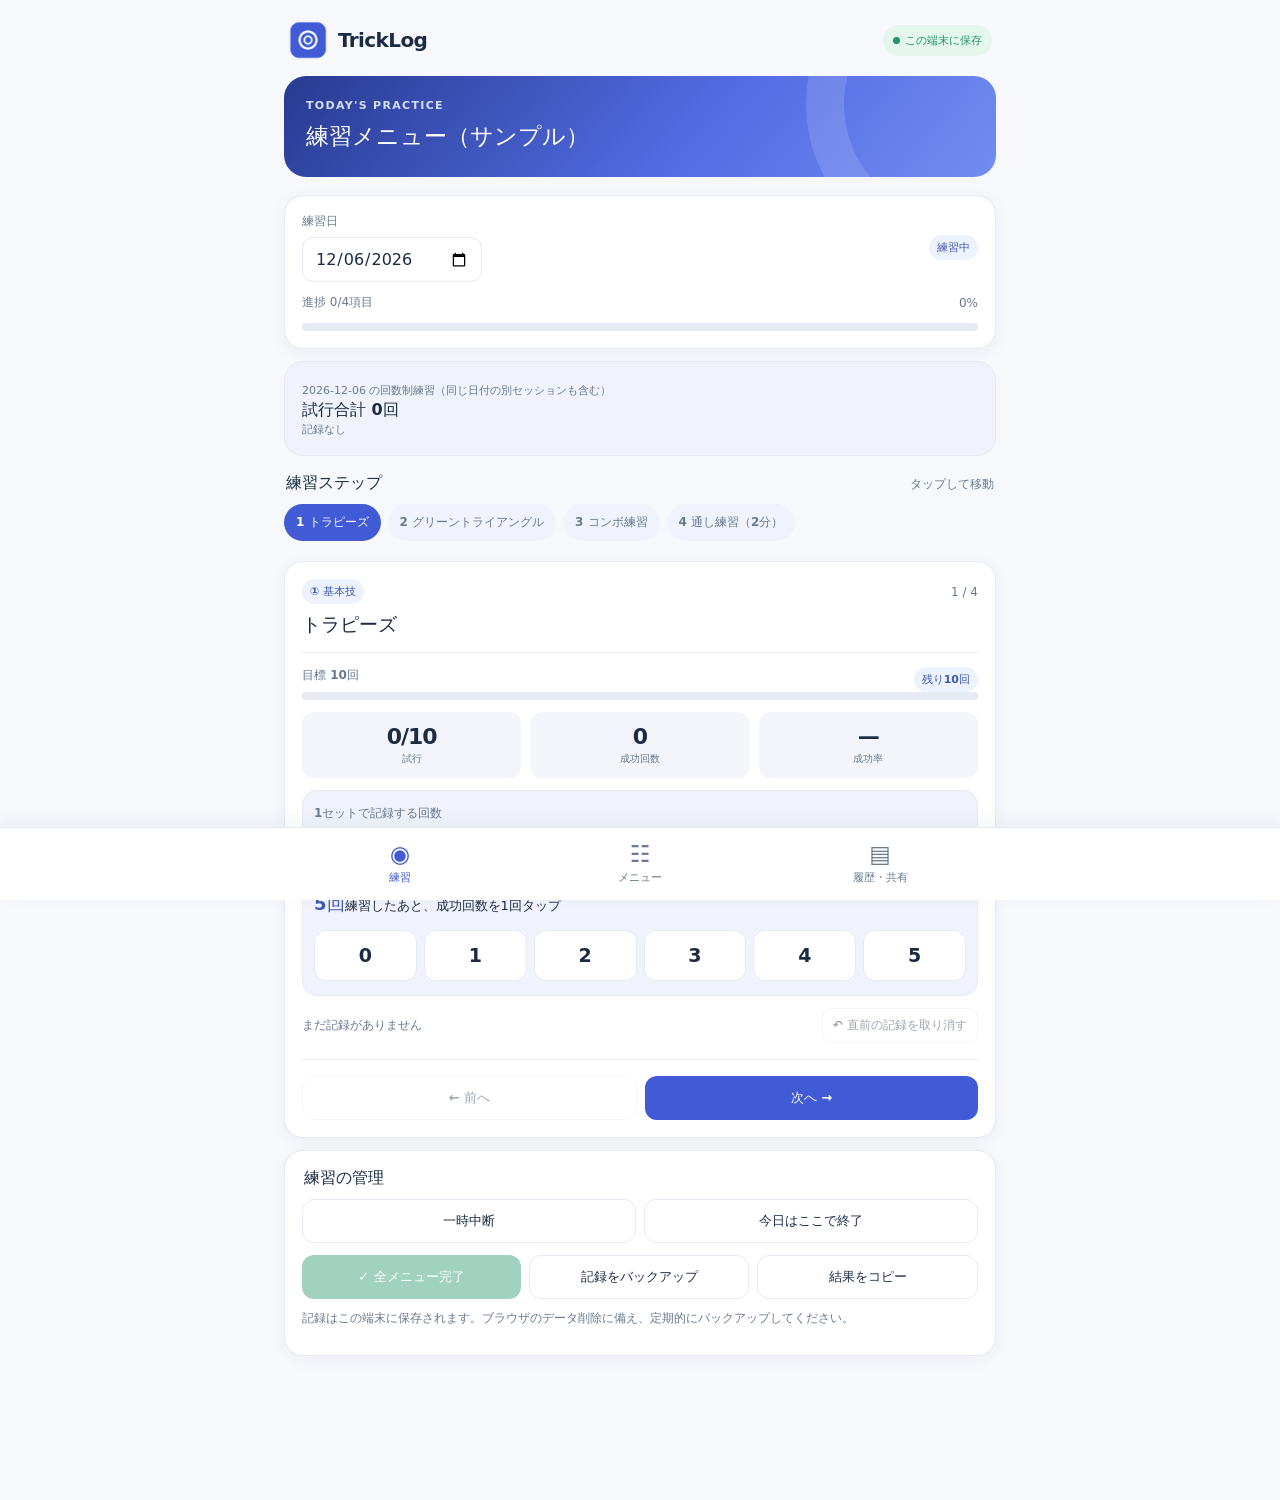
==== commit 5464ac4f: "Release TrickLog RC2 with improvement tests and emergency backup" ====
--- a/index.html
+++ b/index.html
@@ -23,4 +23,15 @@
 </nav></div>
 <div id="toast" role="status" aria-live="polite"></div><div id="modal-root"></div>
 <script src="./app.js" defer></script>
+<script>
+// Production preserves installed PWA path and identity; preview uses a different origin.
+window.addEventListener('load', () => {
+ if (!('serviceWorker' in navigator) || location.protocol !== 'https:') return;
+ const production = location.hostname === 'kensuke44.github.io' &&
+   /^\/tricklog(?:\/|$)/.test(location.pathname);
+ const preview = /(?:\.netlify\.app|\.pages\.dev)$/.test(location.hostname);
+ if (production || preview) navigator.serviceWorker.register('./sw.js', {scope:'./'})
+   .catch(error => console.warn('TrickLog SW update unavailable', error));
+});
+</script>
 </body></html>
--- a/styles.css
+++ b/styles.css
@@ -10,3 +10,48 @@
 .skill-add{border-top:1px dashed var(--line);padding-top:12px;margin-top:12px}
 .skill-add .field{margin-bottom:9px}
 .tiny-badge{font-size:11px;border-radius:7px;padding:5px 7px;background:var(--primary-muted);color:var(--primary-text);font-weight:750}
+
+/* v1.2.0: instant batch count selection, usable on small phones */
+.batch-panel{border:1px solid var(--line);border-radius:15px;padding:14px 11px;background:var(--surface2)}
+.batch-size-row{display:grid;grid-template-columns:repeat(2,minmax(0,1fr));gap:9px}
+.batch-prompt{font-size:13px;line-height:1.65;margin:15px 0 11px;color:var(--text)}
+.batch-prompt strong{font-size:18px;color:var(--primary-text)}
+.batch-numbers{display:grid;grid-template-columns:repeat(6,minmax(0,1fr));gap:7px}
+.batch-number{min-width:0;min-height:51px;padding:4px 0;border:1px solid var(--line);background:var(--surface);border-radius:12px;color:var(--text);font-size:19px;font-weight:800;touch-action:manipulation}
+.batch-number:active{background:var(--primary-muted);border-color:var(--primary);transform:scale(.95)}
+.batch-number:disabled{opacity:.42}
+.batch-history{display:flex;gap:6px;flex-wrap:wrap;margin-top:10px}
+.batch-chip{font-size:11px;line-height:1.5;background:var(--primary-muted);color:var(--primary-text);border-radius:9px;padding:7px 9px;font-weight:750}
+@media(max-width:355px){.batch-numbers{gap:5px}.batch-number{font-size:17px;min-height:47px}}
+
+/* Phase 2 DEV: keep improvements inside the existing step panel. */
+.improve-box{border:1px solid var(--line);background:var(--surface2);border-radius:14px;padding:12px;margin-bottom:14px}
+.improve-box .row strong{font-size:13px}
+.improve-compare{display:grid;grid-template-columns:repeat(2,minmax(0,1fr));gap:8px;margin-top:11px}
+.improve-compare>div{background:var(--surface);border:1px solid var(--line);border-radius:10px;padding:9px 7px;min-width:0}
+.improve-compare span{display:block;font-size:10px;color:var(--sub);margin-bottom:4px}
+.improve-compare strong{display:block;font-size:13px;white-space:normal;overflow-wrap:anywhere}
+.improve-memo{margin-top:12px;background:var(--surface);border-radius:10px;padding:9px 11px;border:1px solid var(--line)}
+.improve-memo summary{font-size:12px;color:var(--primary-text);font-weight:750;cursor:pointer}
+.improve-memo .field{margin:12px 0 0}
+.improve-history{padding:4px 0}
+.improve-row{padding:8px 3px;border-bottom:1px solid var(--line);display:flex;gap:10px;flex-wrap:wrap;justify-content:space-between;font-size:12px}
+.improve-row .mini{width:100%}
+
+/* Phase 3 DEV: tappable improvement records and transactional editor */
+.improve-row-button{width:100%;border:0;background:transparent;color:var(--text);text-align:left;cursor:pointer;min-height:49px;align-items:center;font:inherit}
+.improve-row-button:active,.improve-baseline-edit:active{background:var(--primary-muted)}
+.improve-row-button strong{font-size:12px}
+.improve-row-memo{display:block;width:100%;color:var(--sub)}
+.improve-baseline-edit{width:100%;border:1px solid var(--line);border-radius:10px;text-align:left;background:var(--surface);color:var(--primary-text);font-size:12px;font-weight:750;padding:10px;min-height:44px}
+.improve-date-separator{text-align:center;border-bottom:1px dotted var(--line);padding:6px 0;font-weight:750}
+.improve-completed-item{margin-top:9px;padding:10px 0;border-top:1px solid var(--line)}
+.improve-completed-item .btn{white-space:normal;text-align:left;line-height:1.5}
+.improve-attempt-count{min-width:38px;text-align:center;padding:9px 2px}
+.batch-number.improve-selected{border:2px solid var(--primary);background:var(--primary-muted);color:var(--primary-text);box-shadow:0 0 0 1px var(--primary);font-weight:900}
+
+/* Phase 4 DEV: out-of-menu improvements are deliberately not on practice screen. */
+.offmenu-group{border-top:1px solid var(--line);margin-top:12px;padding:13px 0 2px}
+.offmenu-group>strong{font-size:14px;line-height:1.6}
+.offmenu-group .btnrow{flex-wrap:wrap}
+.offmenu-group .btnrow button{min-width:130px}
